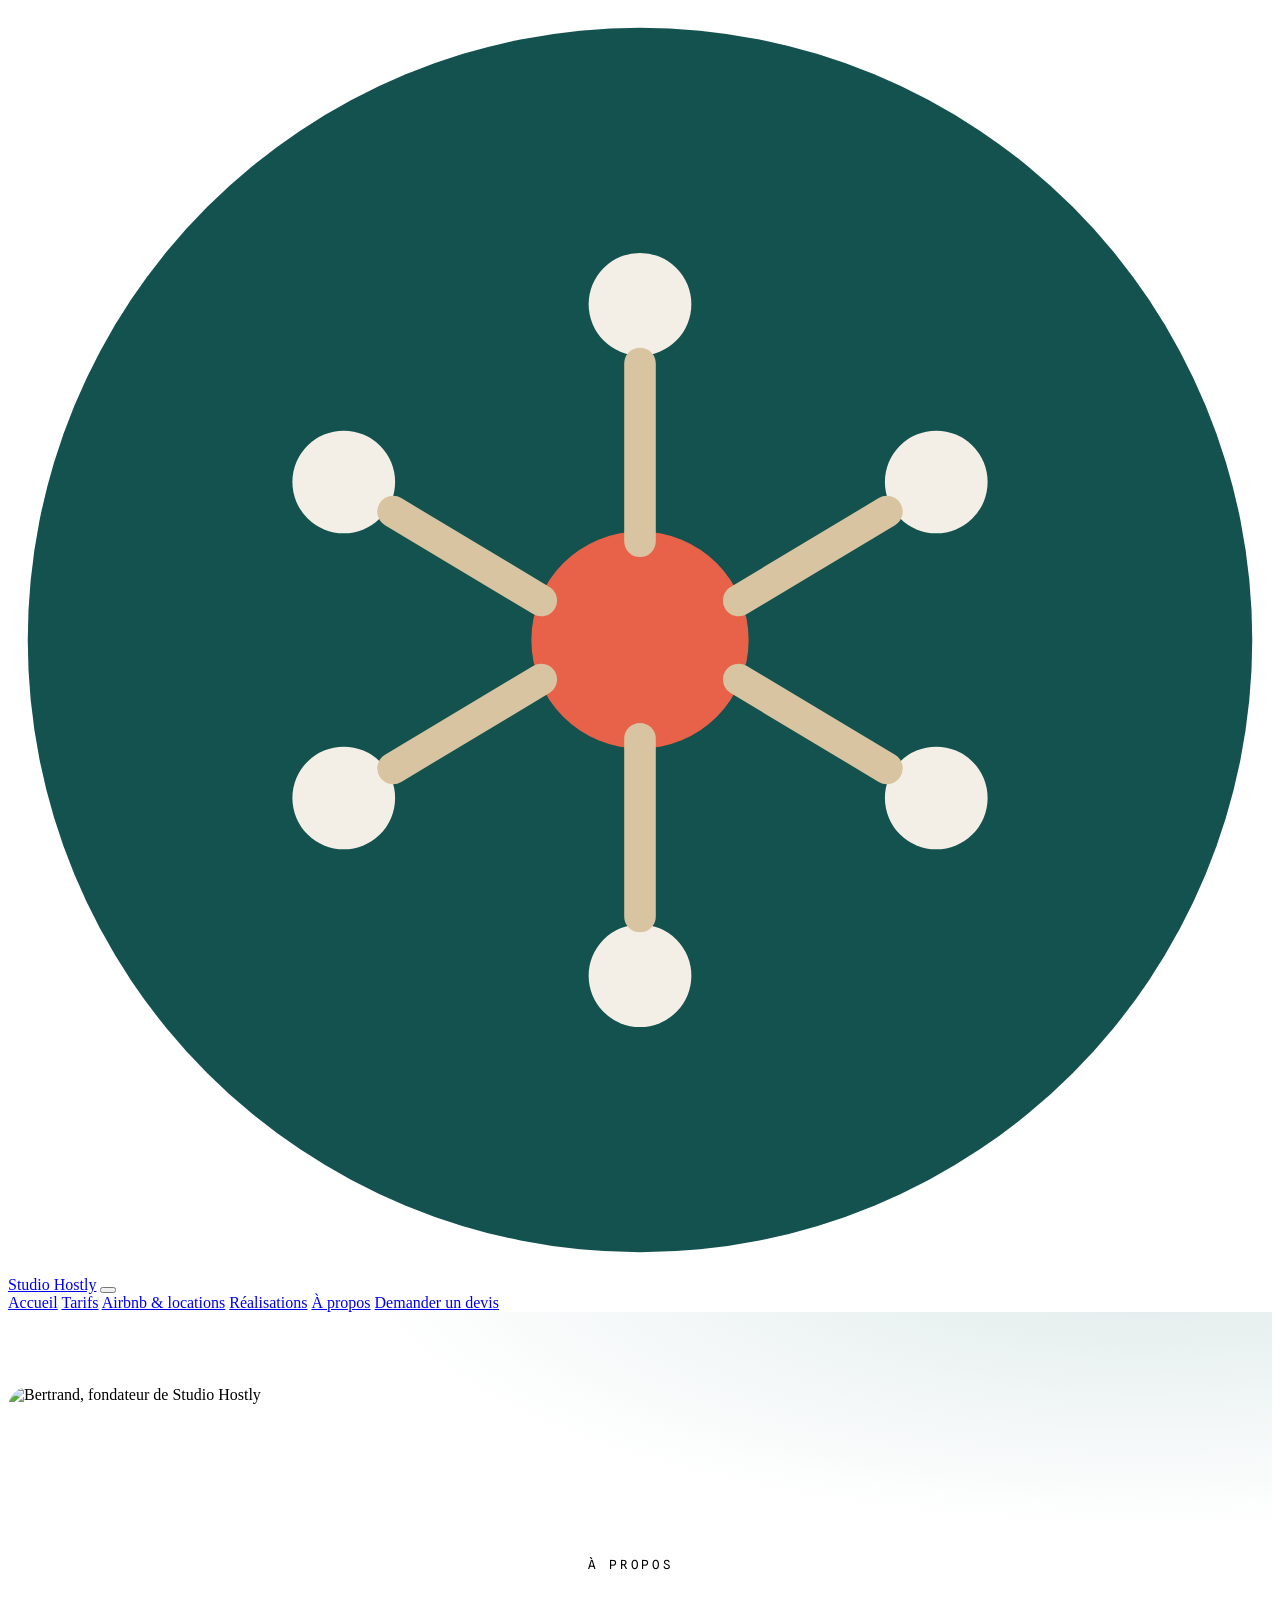
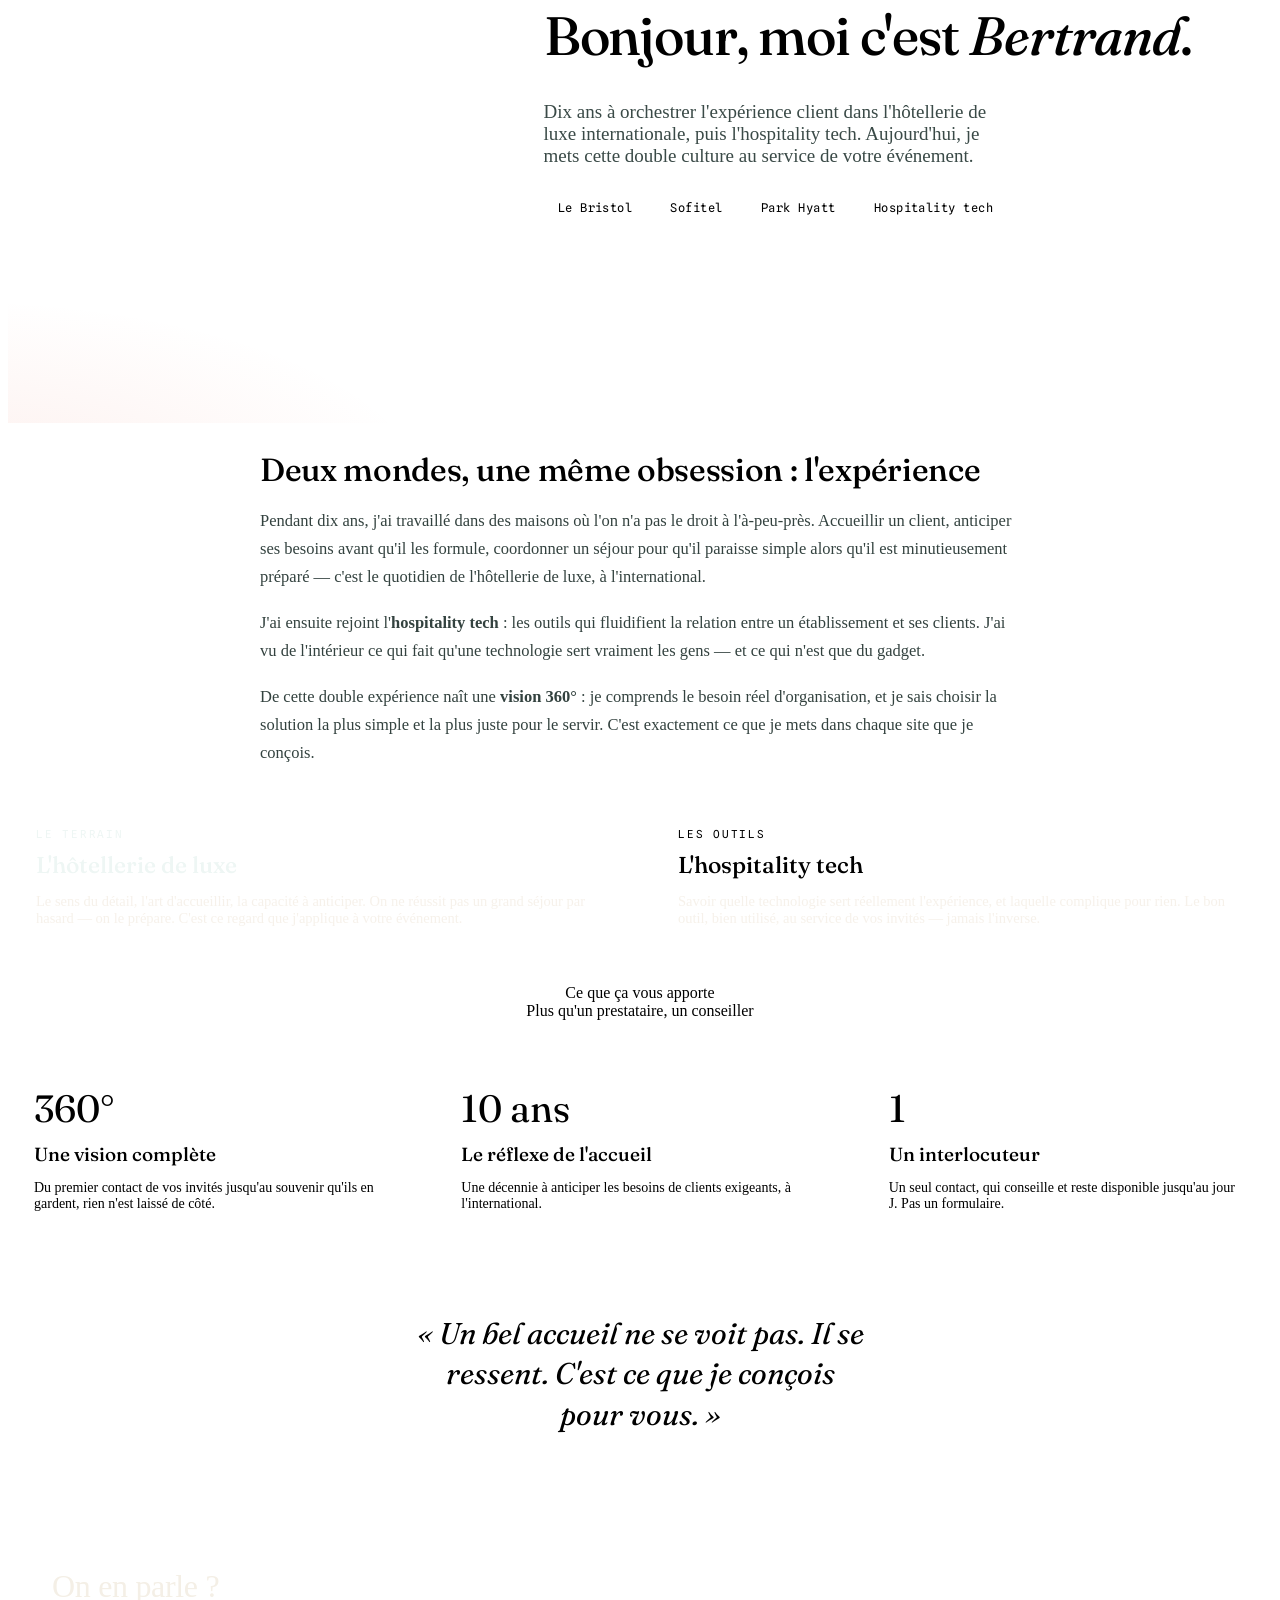
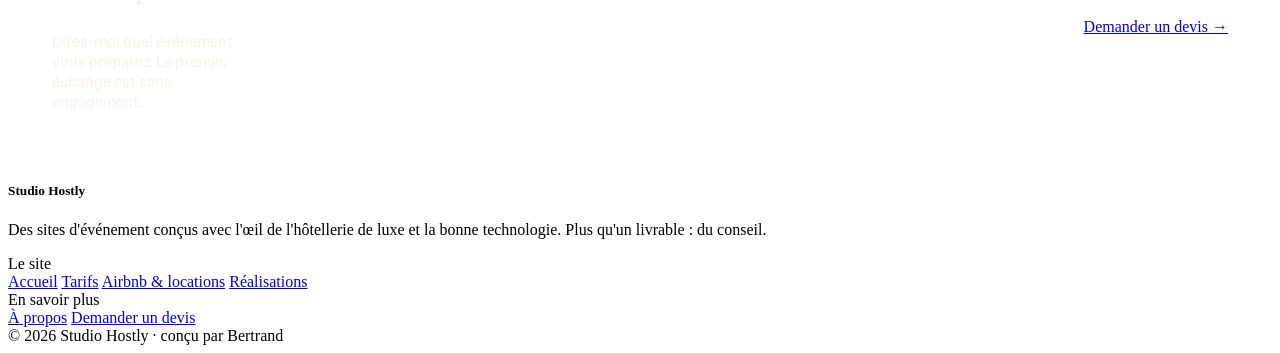
==== a-propos.html @ 723c35ab "Add files via upload" ====
<!DOCTYPE html>
<html lang="fr">
<head>
<meta charset="UTF-8">
<meta name="viewport" content="width=device-width, initial-scale=1.0">
<title>À propos · Bertrand — Studio Hostly</title>
<meta name="description" content="Dix ans d'hôtellerie de luxe à l'international et l'hospitality tech : une vision 360 du besoin réel d'organisation et de la bonne technologie.">
<link rel="preconnect" href="https://fonts.googleapis.com">
<link rel="preconnect" href="https://fonts.gstatic.com" crossorigin>
<link href="https://fonts.googleapis.com/css2?family=Fraunces:ital,opsz,wght@0,9..144,400;0,9..144,500;0,9..144,600;1,9..144,400;1,9..144,500&family=Spline+Sans:wght@400;500;600&family=Spline+Sans+Mono:wght@400;500&display=swap" rel="stylesheet">
<link rel="icon" type="image/svg+xml" href="assets/logo.svg">
<link rel="stylesheet" href="assets/style.css">
<style>
  .about-hero{position:relative;overflow:hidden;padding:74px 0 30px}
  .about-hero::before{content:"";position:absolute;inset:0;pointer-events:none;background:radial-gradient(110% 70% at 90% -10%,rgba(31,111,106,.15),transparent 58%),radial-gradient(70% 50% at -5% 110%,rgba(232,98,74,.10),transparent 55%)}
  .about-grid{display:grid;grid-template-columns:.8fr 1.2fr;gap:50px;align-items:center;position:relative}
  .portrait{position:relative;border-radius:22px;overflow:hidden;box-shadow:var(--shadow-lg);background:var(--paper-2);aspect-ratio:4/5}
  .portrait img{width:100%;height:100%;object-fit:cover;display:block}
  .portrait .ph{position:absolute;inset:0;display:flex;flex-direction:column;align-items:center;justify-content:center;gap:12px;color:var(--sea-deep);background:linear-gradient(160deg,#e9e0cf,#d8c4a0)}
  .portrait .ph small{font-family:'Spline Sans Mono',monospace;font-size:11px;letter-spacing:.14em;text-transform:uppercase}
  .about-hero .eyebrow{font-family:'Spline Sans Mono',monospace;font-size:12.5px;letter-spacing:.22em;text-transform:uppercase;color:var(--sea);margin-bottom:20px;display:flex;align-items:center;gap:10px}
  .about-hero .eyebrow::before{content:"";width:34px;height:1px;background:var(--sea)}
  .about-hero h1{font-family:'Fraunces',serif;font-weight:500;font-size:clamp(32px,4.6vw,54px);line-height:1.05;letter-spacing:-.02em}
  .about-hero h1 em{font-style:italic;color:var(--sea)}
  .about-hero .lede{margin-top:22px;font-size:clamp(16px,1.7vw,19px);color:#3a4a47;max-width:50ch}
  .pedigree{display:flex;flex-wrap:wrap;gap:10px;margin-top:26px}
  .badge{font-family:'Spline Sans Mono',monospace;font-size:12px;letter-spacing:.04em;border:1px solid var(--line);border-radius:100px;padding:7px 14px;color:var(--sea-deep);background:var(--card)}

  .story{max-width:760px;margin:0 auto}
  .story h2{font-family:'Fraunces',serif;font-weight:500;font-size:clamp(24px,3.2vw,32px);letter-spacing:-.01em;margin-bottom:18px}
  .story p{font-size:16.5px;color:#33423f;margin-bottom:18px;line-height:1.7}
  .story p strong{color:var(--ink)}

  .vision{display:grid;grid-template-columns:repeat(3,1fr);gap:18px}
  .vcell{background:var(--card);border:1px solid var(--line);border-radius:18px;padding:30px 26px}
  .vcell .n{font-family:'Fraunces',serif;font-size:38px;color:var(--coral);line-height:1}
  .vcell h3{font-family:'Fraunces',serif;font-weight:500;font-size:19px;margin:14px 0 7px}
  .vcell p{font-size:14px;color:var(--muted)}

  .two-worlds{display:grid;grid-template-columns:1fr 1fr;gap:20px}
  .world{border-radius:18px;padding:32px 28px}
  .world.lux{background:linear-gradient(165deg,var(--sea),var(--sea-deep));color:#eef6f4}
  .world.tech{background:var(--ink);color:var(--paper)}
  .world .tag{font-family:'Spline Sans Mono',monospace;font-size:11px;letter-spacing:.16em;text-transform:uppercase;color:var(--sand)}
  .world h3{font-family:'Fraunces',serif;font-weight:500;font-size:23px;margin:10px 0 12px}
  .world p{font-size:14.5px;color:rgba(244,239,230,.85)}

  .quote{background:var(--paper-2);border-radius:22px;padding:48px 44px;text-align:center}
  .quote p{font-family:'Fraunces',serif;font-style:italic;font-weight:400;font-size:clamp(22px,3vw,30px);line-height:1.35;color:var(--ink);max-width:24ch;margin:0 auto}

  @media(max-width:860px){
    .about-grid{grid-template-columns:1fr;gap:36px;max-width:420px;margin:0 auto}
    .vision{grid-template-columns:1fr}
    .two-worlds{grid-template-columns:1fr}
  }
</style>
</head>
<body>

<nav class="nav">
  <div class="nav-inner">
    <a href="index.html" class="brand"><svg class="mark" viewBox="0 0 64 64" fill="none" xmlns="http://www.w3.org/2000/svg" aria-label="Studio Hostly"><circle cx="32" cy="32" r="31" fill="#13524e"/><circle cx="32" cy="32" r="5.5" fill="#e8624a"/><circle cx="32" cy="15" r="2.6" fill="#f4efe6"/><circle cx="47" cy="24" r="2.6" fill="#f4efe6"/><circle cx="47" cy="40" r="2.6" fill="#f4efe6"/><circle cx="32" cy="49" r="2.6" fill="#f4efe6"/><circle cx="17" cy="40" r="2.6" fill="#f4efe6"/><circle cx="17" cy="24" r="2.6" fill="#f4efe6"/><path d="M32 18 L32 27 M44.5 25.5 L37 30 M44.5 38.5 L37 34 M32 46 L32 37 M19.5 38.5 L27 34 M19.5 25.5 L27 30" stroke="#d8c4a0" stroke-width="1.6" stroke-linecap="round"/></svg>Studio Hostly</a>
    <button class="burger" aria-label="Menu"><span></span><span></span><span></span></button>
    <div class="nav-links">
      <a href="index.html">Accueil</a>
      <a href="tarifs.html">Tarifs</a>
      <a href="airbnb.html">Airbnb &amp; locations</a>
      <a href="realisations.html">Réalisations</a>
      <a href="a-propos.html" class="active">À propos</a>
      <a href="contact.html" class="nav-cta">Demander un devis</a>
    </div>
  </div>
</nav>

<header class="about-hero">
  <div class="wrap about-grid">
    <div class="portrait reveal">
      <img src="assets/bertrand.jpg" alt="Bertrand, fondateur de Studio Hostly">
    </div>
    <div>
      <div class="eyebrow">À propos</div>
      <h1>Bonjour, moi c'est <em>Bertrand</em>.</h1>
      <p class="lede">Dix ans à orchestrer l'expérience client dans l'hôtellerie de luxe internationale, puis l'hospitality tech. Aujourd'hui, je mets cette double culture au service de votre événement.</p>
      <div class="pedigree">
        <span class="badge">Le Bristol</span>
        <span class="badge">Sofitel</span>
        <span class="badge">Park Hyatt</span>
        <span class="badge">Hospitality tech</span>
      </div>
    </div>
  </div>
</header>

<section>
  <div class="wrap">
    <div class="story reveal">
      <h2>Deux mondes, une même obsession : l'expérience</h2>
      <p>Pendant dix ans, j'ai travaillé dans des maisons où l'on n'a pas le droit à l'à-peu-près. Accueillir un client, anticiper ses besoins avant qu'il les formule, coordonner un séjour pour qu'il paraisse simple alors qu'il est minutieusement préparé — c'est le quotidien de l'hôtellerie de luxe, à l'international.</p>
      <p>J'ai ensuite rejoint l'<strong>hospitality tech</strong> : les outils qui fluidifient la relation entre un établissement et ses clients. J'ai vu de l'intérieur ce qui fait qu'une technologie sert vraiment les gens — et ce qui n'est que du gadget.</p>
      <p>De cette double expérience naît une <strong>vision 360°</strong> : je comprends le besoin réel d'organisation, et je sais choisir la solution la plus simple et la plus juste pour le servir. C'est exactement ce que je mets dans chaque site que je conçois.</p>
    </div>
  </div>
</section>

<section style="padding-top:10px">
  <div class="wrap">
    <div class="two-worlds reveal">
      <div class="world lux">
        <div class="tag">Le terrain</div>
        <h3>L'hôtellerie de luxe</h3>
        <p>Le sens du détail, l'art d'accueillir, la capacité à anticiper. On ne réussit pas un grand séjour par hasard — on le prépare. C'est ce regard que j'applique à votre événement.</p>
      </div>
      <div class="world tech">
        <div class="tag">Les outils</div>
        <h3>L'hospitality tech</h3>
        <p>Savoir quelle technologie sert réellement l'expérience, et laquelle complique pour rien. Le bon outil, bien utilisé, au service de vos invités — jamais l'inverse.</p>
      </div>
    </div>
  </div>
</section>

<section style="padding-top:10px">
  <div class="wrap">
    <div class="sec-head reveal" style="text-align:center;margin:0 auto 40px">
      <div class="sec-kicker" style="text-align:center">Ce que ça vous apporte</div>
      <div class="sec-title">Plus qu'un prestataire, un conseiller</div>
    </div>
    <div class="vision">
      <div class="vcell reveal">
        <div class="n">360°</div>
        <h3>Une vision complète</h3>
        <p>Du premier contact de vos invités jusqu'au souvenir qu'ils en gardent, rien n'est laissé de côté.</p>
      </div>
      <div class="vcell reveal">
        <div class="n">10 ans</div>
        <h3>Le réflexe de l'accueil</h3>
        <p>Une décennie à anticiper les besoins de clients exigeants, à l'international.</p>
      </div>
      <div class="vcell reveal">
        <div class="n">1</div>
        <h3>Un interlocuteur</h3>
        <p>Un seul contact, qui conseille et reste disponible jusqu'au jour J. Pas un formulaire.</p>
      </div>
    </div>
  </div>
</section>

<section style="padding-top:10px">
  <div class="wrap">
    <div class="quote reveal">
      <p>« Un bel accueil ne se voit pas. Il se ressent. C'est ce que je conçois pour vous. »</p>
    </div>
  </div>
</section>

<section style="padding-top:10px">
  <div class="wrap">
    <div class="quote reveal" style="background:linear-gradient(160deg,var(--sea-deep),var(--sea));color:#f4efe6;display:flex;justify-content:space-between;align-items:center;gap:24px;flex-wrap:wrap;text-align:left">
      <div style="max-width:24ch">
        <h2 class="serif" style="font-weight:500;font-size:clamp(24px,3vw,32px);letter-spacing:-.01em">On en parle ?</h2>
        <p style="font-family:'Spline Sans',sans-serif;font-style:normal;font-size:15px;color:rgba(244,239,230,.82);margin-top:8px;max-width:36ch">Dites-moi quel événement vous préparez. Le premier échange est sans engagement.</p>
      </div>
      <a href="contact.html" class="btn btn-primary">Demander un devis →</a>
    </div>
  </div>
</section>

<footer class="foot">
  <div class="foot-inner">
    <div>
      <h5>Studio Hostly</h5>
      <p>Des sites d'événement conçus avec l'œil de l'hôtellerie de luxe et la bonne technologie. Plus qu'un livrable : du conseil.</p>
    </div>
    <div>
      <div class="foot-label">Le site</div>
      <a href="index.html">Accueil</a>
      <a href="tarifs.html">Tarifs</a>
      <a href="airbnb.html">Airbnb &amp; locations</a>
      <a href="realisations.html">Réalisations</a>
    </div>
    <div>
      <div class="foot-label">En savoir plus</div>
      <a href="a-propos.html">À propos</a>
      <a href="contact.html">Demander un devis</a>
    </div>
  </div>
  <div class="foot-bottom">© 2026 Studio Hostly · conçu par Bertrand</div>
</footer>

<script src="assets/app.js"></script>
</body>
</html>
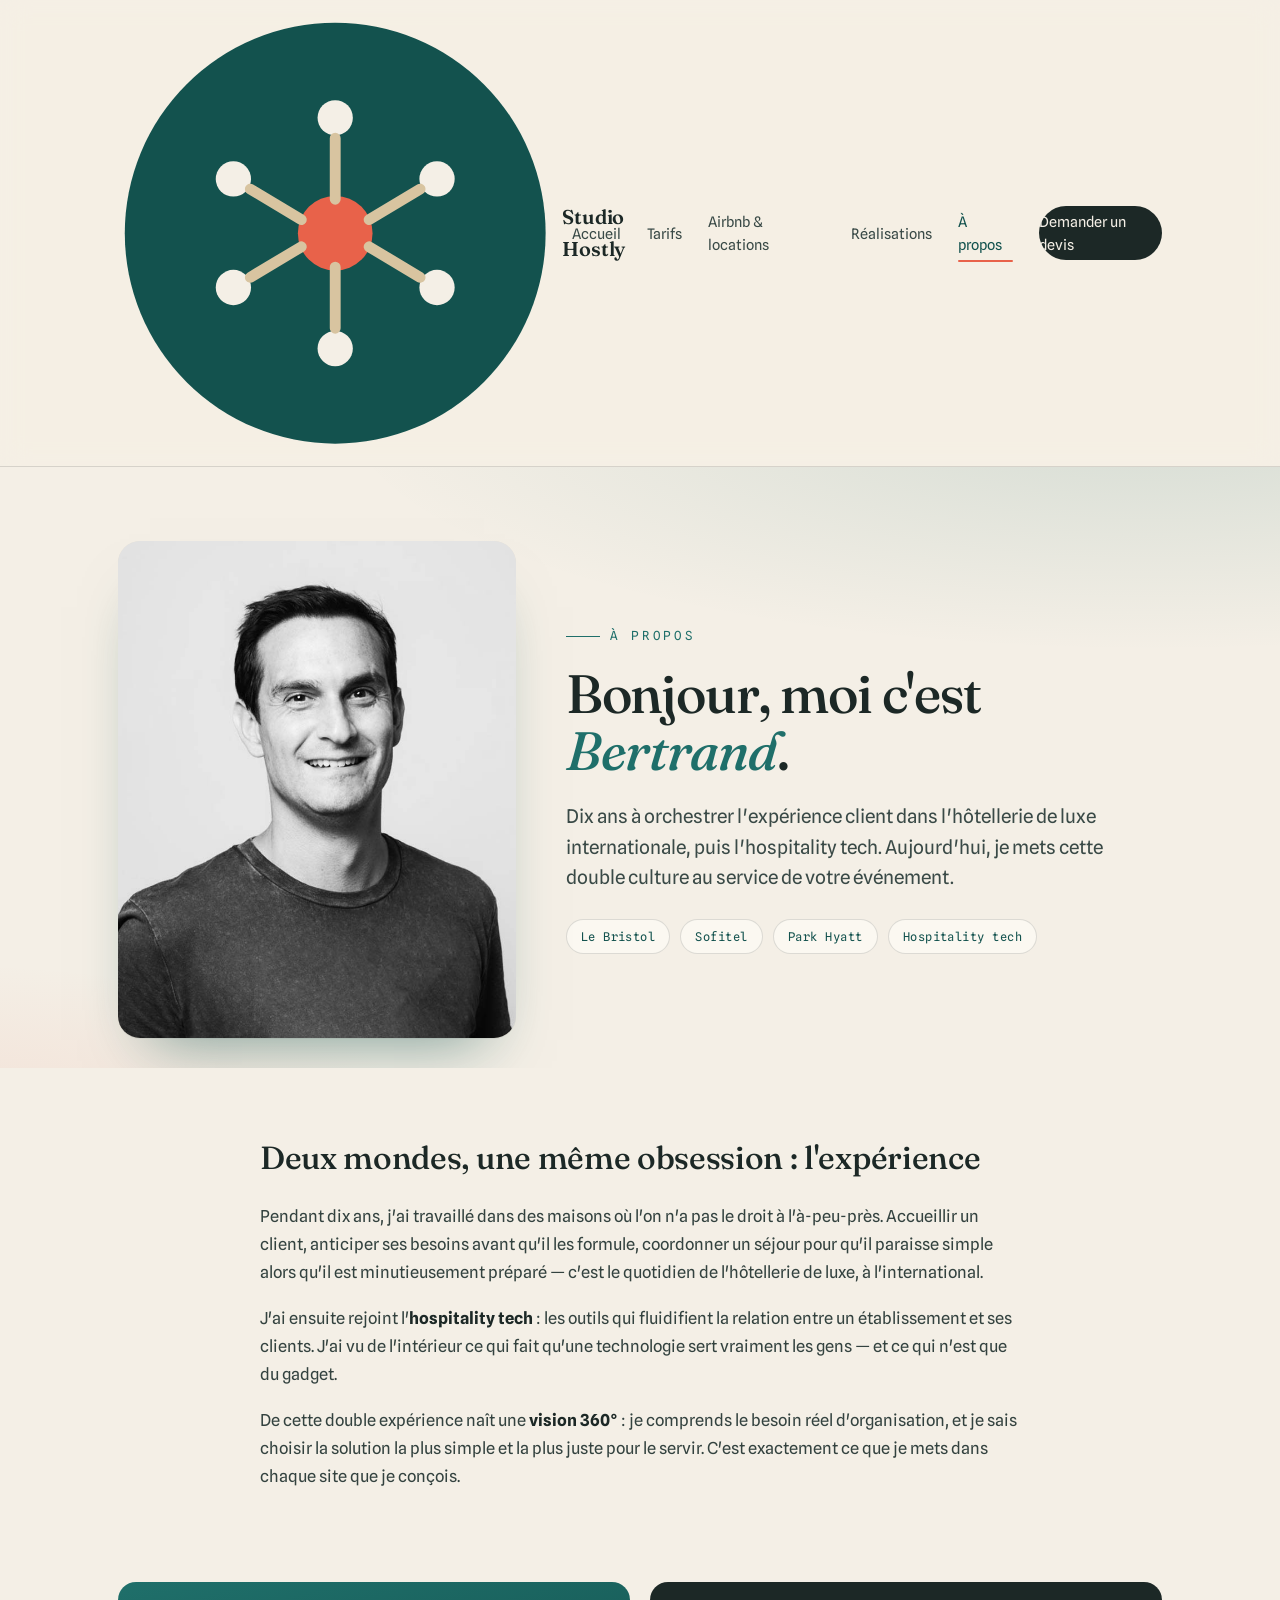
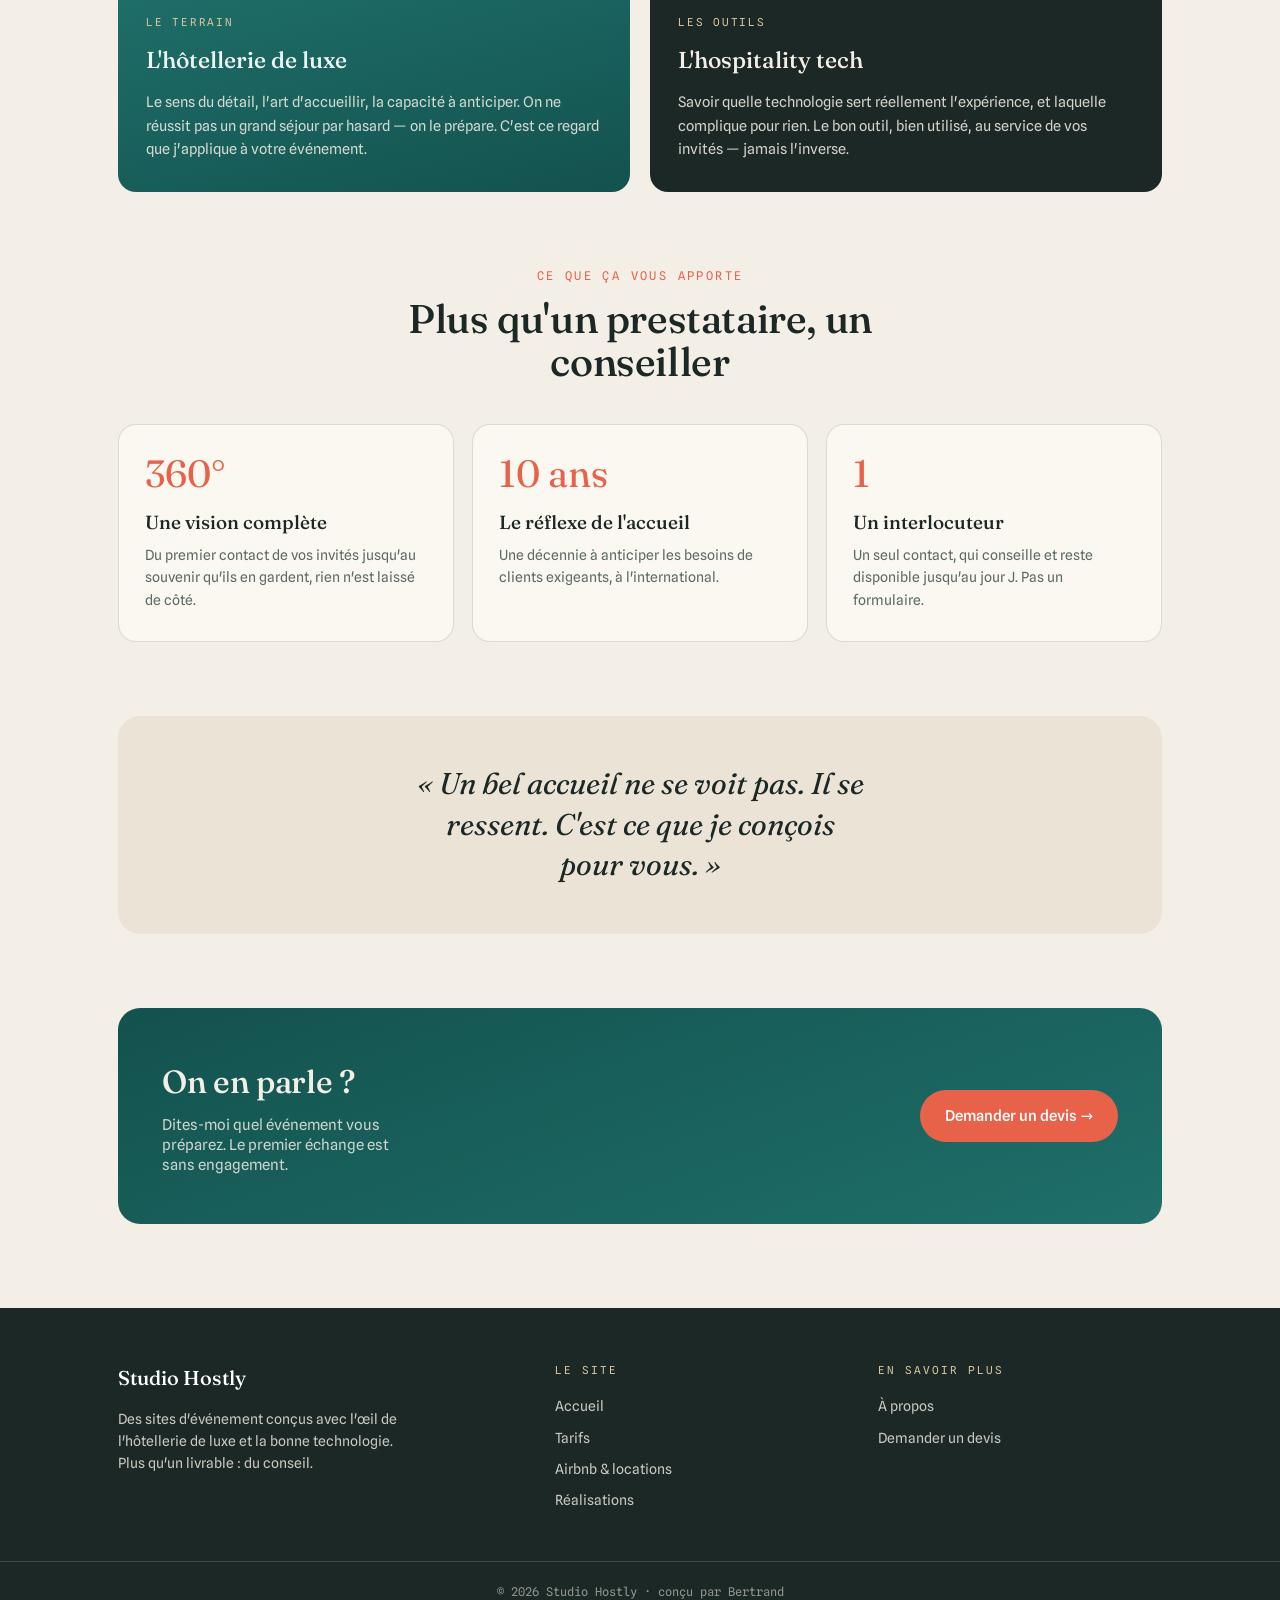
==== commit be96c16c: "Update image source path in a-propos.htmlFix portrait image path" ====
--- a/a-propos.html
+++ b/a-propos.html
@@ -75,7 +75,7 @@
 <header class="about-hero">
   <div class="wrap about-grid">
     <div class="portrait reveal">
-      <img src="assets/bertrand.jpg" alt="Bertrand, fondateur de Studio Hostly">
+      <img src="bertrand.jpg" alt="Bertrand, fondateur de Studio Hostly">
     </div>
     <div>
       <div class="eyebrow">À propos</div>
--- a/assets/style.css
+++ b/assets/style.css
@@ -0,0 +1,135 @@
+/* ============================================================
+   Sur-Mesure — feuille de style partagée
+   Palette hôtellerie / bord de mer · classe & contemporain
+   ============================================================ */
+:root{
+  --ink:#1c2826;
+  --paper:#f4efe6;
+  --paper-2:#ebe3d5;
+  --card:#fbf8f1;
+  --sea:#1f6f6a;
+  --sea-deep:#13524e;
+  --coral:#e8624a;
+  --sand:#d8c4a0;
+  --muted:#5d6b68;
+  --line:rgba(28,40,38,.14);
+  --shadow:0 1px 0 rgba(28,40,38,.06), 0 18px 40px -28px rgba(19,82,78,.5);
+  --shadow-lg:0 1px 0 rgba(28,40,38,.06), 0 34px 60px -32px rgba(19,82,78,.55);
+}
+*{box-sizing:border-box;margin:0;padding:0}
+html{scroll-behavior:smooth}
+body{
+  background:var(--paper);color:var(--ink);
+  font-family:'Spline Sans',system-ui,sans-serif;
+  line-height:1.6;-webkit-font-smoothing:antialiased;overflow-x:hidden;
+}
+a{color:inherit;text-decoration:none}
+.wrap{max-width:1100px;margin:0 auto;padding:0 28px}
+.serif{font-family:'Fraunces',serif}
+.mono{font-family:'Spline Sans Mono',monospace}
+
+/* ---------- Nav ---------- */
+.nav{
+  position:sticky;top:0;z-index:50;
+  background:rgba(244,239,230,.82);
+  backdrop-filter:saturate(180%) blur(14px);
+  border-bottom:1px solid var(--line);
+}
+.nav-inner{
+  max-width:1100px;margin:0 auto;padding:16px 28px;
+  display:flex;align-items:center;justify-content:space-between;gap:20px;
+}
+.brand{
+  font-family:'Fraunces',serif;font-weight:600;font-size:20px;letter-spacing:-.01em;
+  display:flex;align-items:center;gap:10px;
+}
+.brand .mark{
+  width:30px;height:30px;flex:none;display:block;
+}
+.brand .mark svg, .brand svg.mark{width:100%;height:100%;display:block}
+.nav-links{display:flex;gap:26px;align-items:center}
+.nav-links a{
+  font-size:14.5px;color:#3a4a47;position:relative;padding:4px 0;
+  transition:color .2s;
+}
+.nav-links a:hover{color:var(--sea-deep)}
+.nav-links a.active{color:var(--sea-deep)}
+.nav-links a.active::after{
+  content:"";position:absolute;left:0;right:0;bottom:-2px;height:2px;
+  background:var(--coral);border-radius:2px;
+}
+.nav-cta{
+  background:var(--ink);color:var(--paper)!important;
+  padding:9px 18px;border-radius:100px;font-size:14px;
+  transition:transform .2s,background .2s;
+}
+.nav-cta:hover{transform:translateY(-1px);background:var(--sea-deep)}
+.burger{display:none;background:none;border:0;cursor:pointer;padding:6px}
+.burger span{display:block;width:22px;height:2px;background:var(--ink);margin:4px 0;border-radius:2px;transition:.3s}
+
+/* ---------- Buttons ---------- */
+.btn{
+  display:inline-flex;align-items:center;gap:9px;
+  font-size:15px;font-weight:500;padding:13px 24px;border-radius:100px;
+  cursor:pointer;border:1px solid transparent;transition:transform .2s,box-shadow .2s,background .2s;
+}
+.btn-primary{background:var(--coral);color:#fff}
+.btn-primary:hover{transform:translateY(-2px);box-shadow:0 14px 28px -14px rgba(232,98,74,.7)}
+.btn-ghost{background:transparent;border-color:var(--line);color:var(--ink)}
+.btn-ghost:hover{border-color:var(--sea);color:var(--sea-deep)}
+.btn-dark{background:var(--ink);color:var(--paper)}
+.btn-dark:hover{transform:translateY(-2px);background:var(--sea-deep)}
+
+/* ---------- Section helpers ---------- */
+section{padding:64px 0}
+.sec-kicker{
+  font-family:'Spline Sans Mono',monospace;font-size:12px;
+  letter-spacing:.2em;text-transform:uppercase;color:var(--coral);margin-bottom:12px;
+}
+.sec-title{
+  font-family:'Fraunces',serif;font-weight:500;
+  font-size:clamp(26px,4vw,40px);letter-spacing:-.01em;line-height:1.08;
+}
+.sec-head{margin-bottom:40px;max-width:60ch}
+.sec-head p{margin-top:14px;color:var(--muted);font-size:16px}
+
+/* ---------- Footer ---------- */
+.foot{
+  background:var(--ink);color:rgba(244,239,230,.8);margin-top:20px;
+}
+.foot-inner{
+  max-width:1100px;margin:0 auto;padding:54px 28px 40px;
+  display:grid;grid-template-columns:1.4fr 1fr 1fr;gap:40px;
+}
+.foot h5{font-family:'Fraunces',serif;color:#fff;font-weight:500;font-size:20px;margin-bottom:14px}
+.foot p{font-size:14px;max-width:38ch}
+.foot a{display:block;font-size:14px;color:rgba(244,239,230,.8);margin-bottom:9px;transition:color .2s}
+.foot a:hover{color:#fff}
+.foot-label{font-family:'Spline Sans Mono',monospace;font-size:11px;letter-spacing:.18em;text-transform:uppercase;color:var(--sand);margin-bottom:16px}
+.foot-bottom{
+  border-top:1px solid rgba(244,239,230,.16);
+  padding:20px 28px;text-align:center;
+  font-family:'Spline Sans Mono',monospace;font-size:12px;color:rgba(244,239,230,.55);
+}
+
+/* ---------- Reveal animation ---------- */
+.reveal{opacity:0;transform:translateY(18px);transition:opacity .7s ease,transform .7s ease}
+.reveal.in{opacity:1;transform:none}
+
+@media(max-width:820px){
+  .nav-links{
+    position:fixed;inset:64px 0 auto 0;flex-direction:column;gap:0;
+    background:var(--paper);border-bottom:1px solid var(--line);
+    padding:8px 28px 20px;transform:translateY(-120%);transition:transform .35s;
+  }
+  .nav-links.open{transform:none}
+  .nav-links a{padding:13px 0;border-bottom:1px solid var(--line);width:100%}
+  .nav-links a.active::after{display:none}
+  .nav-cta{align-self:flex-start;margin-top:10px}
+  .burger{display:block}
+  .foot-inner{grid-template-columns:1fr;gap:30px}
+}
+@media(prefers-reduced-motion:reduce){
+  *{animation:none!important;transition:none!important;scroll-behavior:auto}
+  .reveal{opacity:1;transform:none}
+}
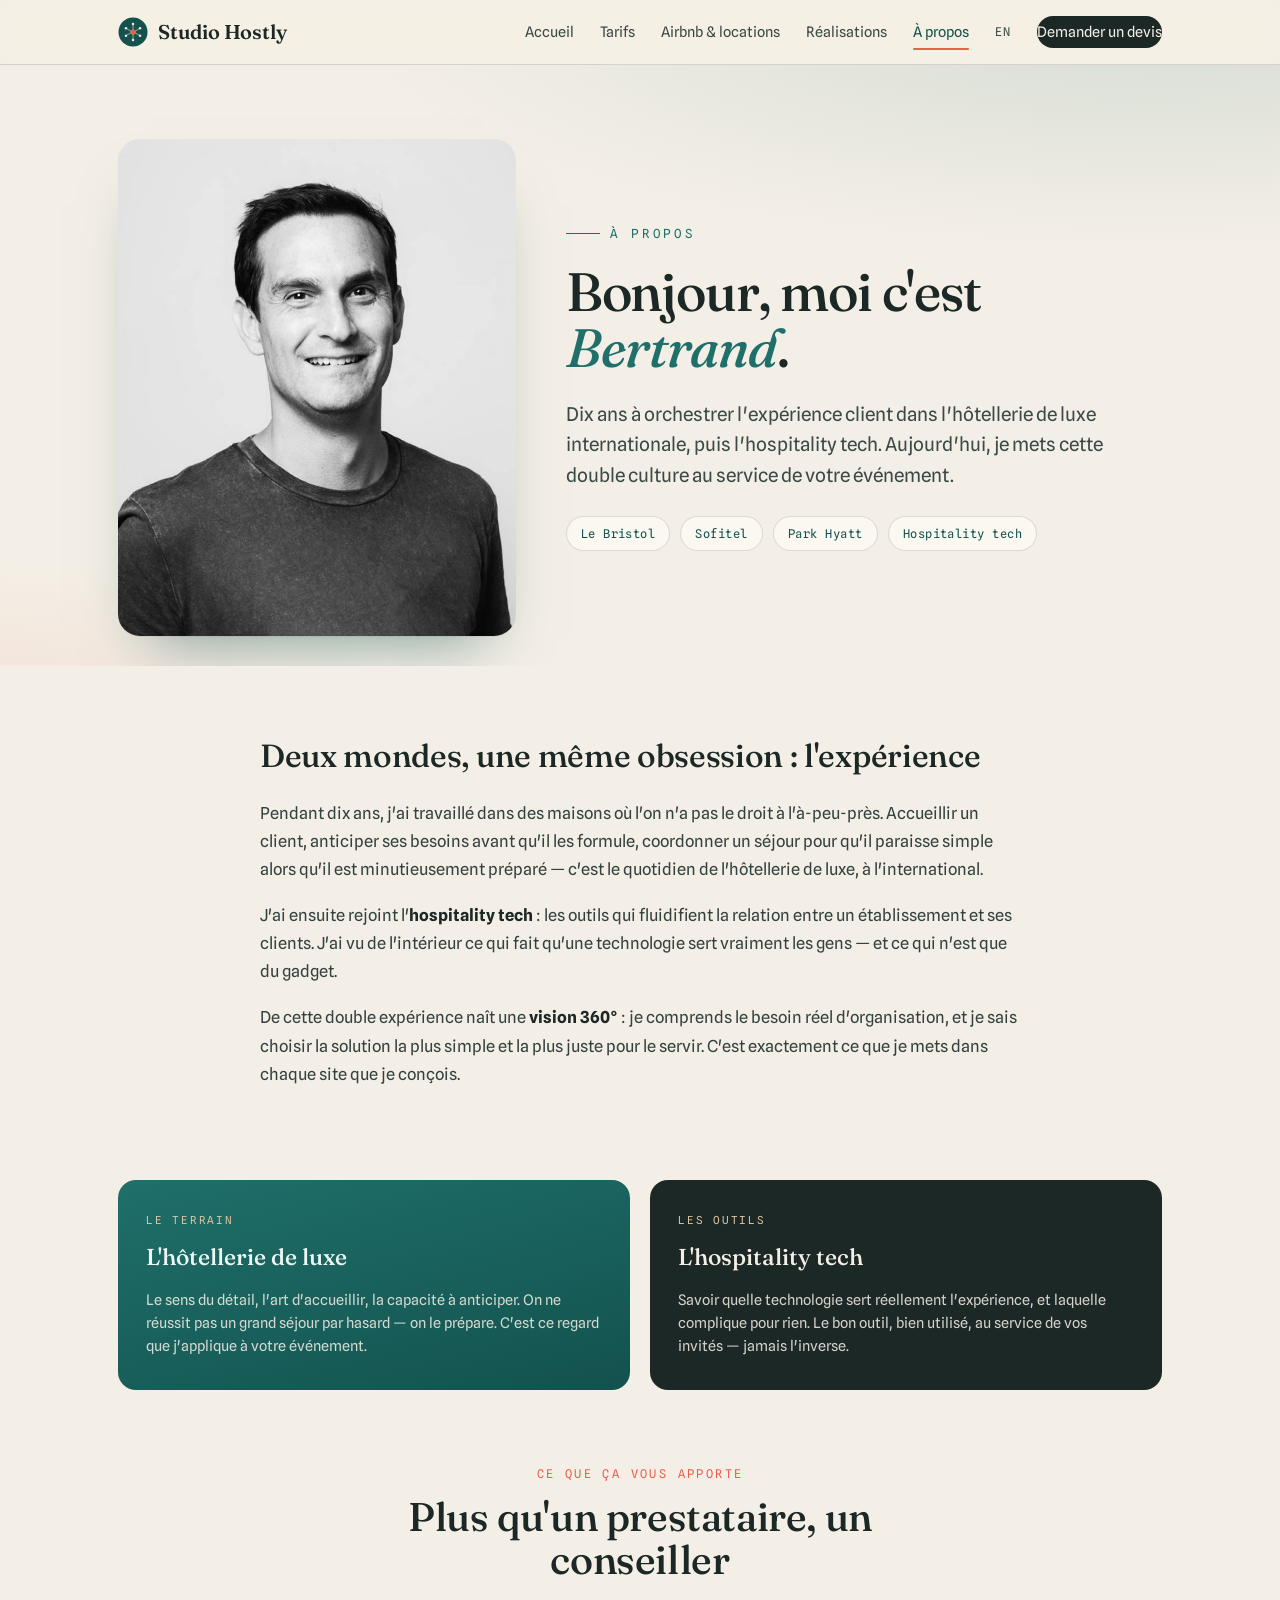
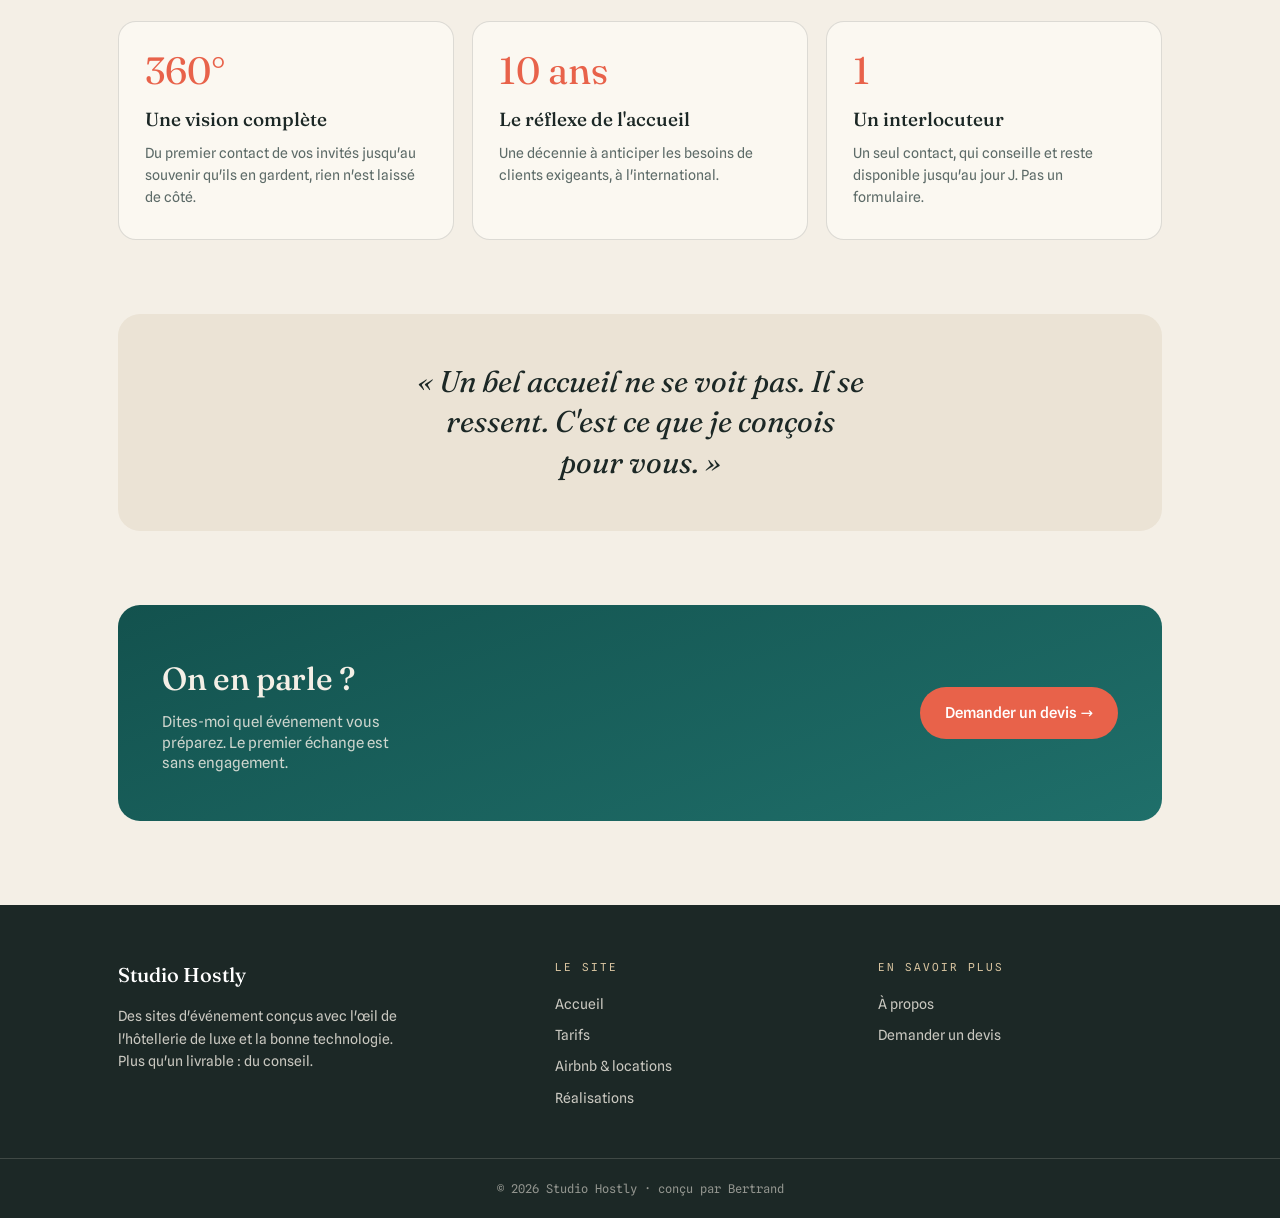
==== commit 5a8f4af0: "Add language switch link to a-propos.html" ====
--- a/a-propos.html
+++ b/a-propos.html
@@ -67,7 +67,7 @@
       <a href="airbnb.html">Airbnb &amp; locations</a>
       <a href="realisations.html">Réalisations</a>
       <a href="a-propos.html" class="active">À propos</a>
-      <a href="contact.html" class="nav-cta">Demander un devis</a>
+      <a href="en/a-propos.html" class="lang-switch" style="font-family:'Spline Sans Mono',monospace;font-size:12px;letter-spacing:.08em">EN</a><a href="contact.html" class="nav-cta">Demander un devis</a>
     </div>
   </div>
 </nav>
--- a/assets/style.css
+++ b/assets/style.css
@@ -25,7 +25,7 @@
 }
 a{color:inherit;text-decoration:none}
 .wrap{max-width:1100px;margin:0 auto;padding:0 28px}
-.serif{font-family:'Fraunces',serif}
+.serif{font-family:'Fraunces',serif}h1,h2,h3,h4,h5,.sec-title{font-variant-ligatures:none;font-feature-settings:"liga" 0,"clig" 0,"dlig" 0,"calt" 0}
 .mono{font-family:'Spline Sans Mono',monospace}
 
 /* ---------- Nav ---------- */
@@ -46,7 +46,7 @@
 .brand .mark{
   width:30px;height:30px;flex:none;display:block;
 }
-.brand .mark svg, .brand svg.mark{width:100%;height:100%;display:block}
+.brand .mark svg{width:100%;height:100%;display:block}
 .nav-links{display:flex;gap:26px;align-items:center}
 .nav-links a{
   font-size:14.5px;color:#3a4a47;position:relative;padding:4px 0;
